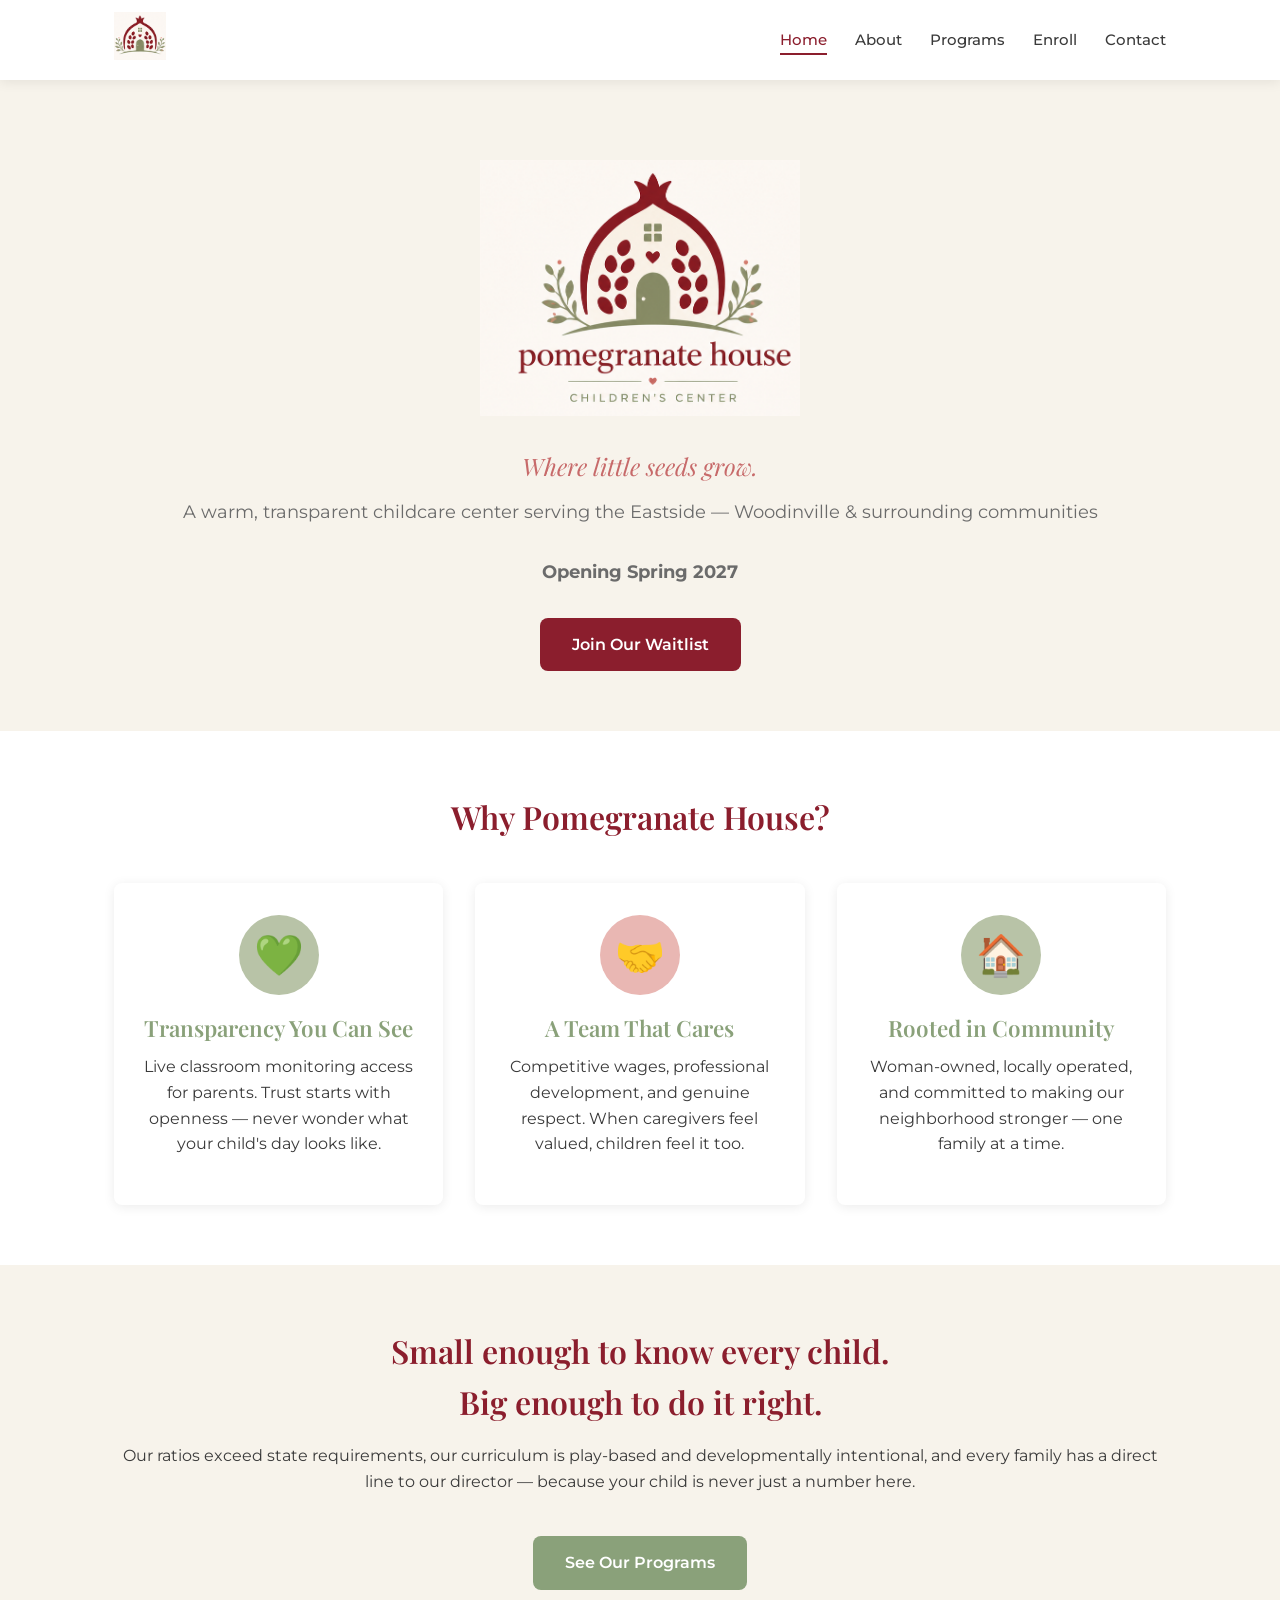
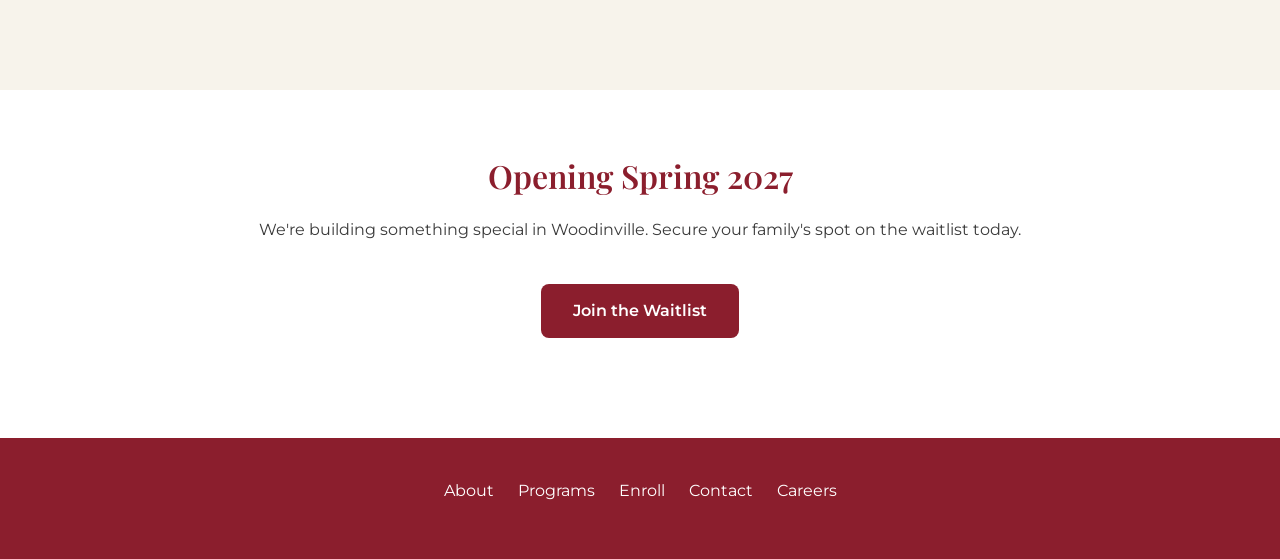
==== index.html @ 249c0ff7 "Initial website deploy - Pomegranate House Children's Center" ====
<!DOCTYPE html>
<html lang="en">
<head>
  <meta charset="UTF-8">
  <meta name="viewport" content="width=device-width, initial-scale=1.0">
  <title>Pomegranate House Children's Center</title>
  <meta name="description" content="A warm, transparent childcare center opening Spring 2027 in Woodinville, WA. Where little seeds grow.">
  <link rel="icon" href="images/logo-icon.png" type="image/png">
  <link rel="preconnect" href="https://fonts.googleapis.com">
  <link rel="preconnect" href="https://fonts.gstatic.com" crossorigin>
  <link href="https://fonts.googleapis.com/css2?family=Montserrat:wght@400;500;600&family=Playfair+Display:ital,wght@0,600;1,600&display=swap" rel="stylesheet">
  <link rel="stylesheet" href="css/style.css">
</head>
<body>

  <!-- Navigation -->
  <nav class="nav">
    <div class="container">
      <a href="index.html" class="nav-logo">
        <img src="images/logo-icon.png" alt="Pomegranate House">
      </a>
      <button class="nav-toggle" aria-label="Toggle navigation">☰</button>
      <ul class="nav-links">
        <li><a href="index.html" class="active">Home</a></li>
        <li><a href="about.html">About</a></li>
        <li><a href="programs.html">Programs</a></li>
        <li><a href="enroll.html">Enroll</a></li>
        <li><a href="contact.html">Contact</a></li>
      </ul>
    </div>
  </nav>

  <!-- Hero -->
  <section class="hero">
    <img src="images/logo-full.png" alt="Pomegranate House Children's Center" class="hero-logo">
    <p class="hero-tagline">Where little seeds grow.</p>
    <p class="hero-subtitle">A warm, transparent childcare center serving the Eastside — Woodinville &amp; surrounding communities</p>
    <p class="hero-subtitle"><strong>Opening Spring 2027</strong></p>
    <a href="enroll.html" class="btn btn-primary">Join Our Waitlist</a>
  </section>

  <!-- Pillars -->
  <section class="section section-alt">
    <div class="container">
      <div class="section-header">
        <h2>Why Pomegranate House?</h2>
      </div>
      <div class="pillars">
        <div class="pillar-card">
          <div class="pillar-icon bg-sage">💚</div>
          <h3>Transparency You Can See</h3>
          <p>Live classroom monitoring access for parents. Trust starts with openness — never wonder what your child's day looks like.</p>
        </div>
        <div class="pillar-card">
          <div class="pillar-icon bg-pomegranate">🤝</div>
          <h3>A Team That Cares</h3>
          <p>Competitive wages, professional development, and genuine respect. When caregivers feel valued, children feel it too.</p>
        </div>
        <div class="pillar-card">
          <div class="pillar-icon bg-sage">🏠</div>
          <h3>Rooted in Community</h3>
          <p>Woman-owned, locally operated, and committed to making our neighborhood stronger — one family at a time.</p>
        </div>
      </div>
    </div>
  </section>

  <!-- Promise -->
  <section class="section">
    <div class="container">
      <div class="section-header">
        <h2>Small enough to know every child.<br>Big enough to do it right.</h2>
        <p>Our ratios exceed state requirements, our curriculum is play-based and developmentally intentional, and every family has a direct line to our director — because your child is never just a number here.</p>
        <br>
        <a href="programs.html" class="btn btn-secondary">See Our Programs</a>
      </div>
    </div>
  </section>

  <!-- CTA -->
  <section class="section section-alt">
    <div class="container">
      <div class="section-header">
        <h2>Opening Spring 2027</h2>
        <p>We're building something special in Woodinville. Secure your family's spot on the waitlist today.</p>
        <br>
        <a href="enroll.html" class="btn btn-primary">Join the Waitlist</a>
      </div>
    </div>
  </section>

  <!-- Footer -->
  <footer class="footer">
    <div class="container">
      <ul class="footer-links">
        <li><a href="about.html">About</a></li>
        <li><a href="programs.html">Programs</a></li>
        <li><a href="enroll.html">Enroll</a></li>
        <li><a href="contact.html">Contact</a></li>
        <li><a href="careers.html">Careers</a></li>
      </ul>
---- css/style.css ----
/* Pomegranate House Children's Center — Brand Stylesheet */

:root {
  --pomegranate: #8B1E2D;
  --pomegranate-light: #C76A6A;
  --blush: #E9B7B3;
  --sage: #8AA17A;
  --sage-light: #B8C3A7;
  --cream: #F7F3EB;
  --text: #3A3A3A;
  --text-light: #6B6B6B;
  --white: #FFFFFF;
  --shadow: 0 2px 12px rgba(0, 0, 0, 0.08);
  --radius: 8px;
}

* {
  margin: 0;
  padding: 0;
  box-sizing: border-box;
}

html {
  scroll-behavior: smooth;
}

body {
  font-family: 'Montserrat', sans-serif;
  background-color: var(--cream);
  color: var(--text);
  line-height: 1.6;
}

h1, h2, h3, h4 {
  font-family: 'Playfair Display', serif;
  font-weight: 600;
  color: var(--pomegranate);
}

h1 { font-size: 2.5rem; }
h2 { font-size: 2rem; margin-bottom: 1rem; }
h3 { font-size: 1.4rem; margin-bottom: 0.5rem; }

p { margin-bottom: 1rem; }

a {
  color: var(--pomegranate);
  text-decoration: none;
  transition: color 0.2s;
}
a:hover {
  color: var(--pomegranate-light);
}

img {
  max-width: 100%;
  height: auto;
}

.container {
  max-width: 1100px;
  margin: 0 auto;
  padding: 0 24px;
}

/* --- Navigation --- */
.nav {
  background: var(--white);
  box-shadow: var(--shadow);
  position: sticky;
  top: 0;
  z-index: 100;
}

.nav .container {
  display: flex;
  align-items: center;
  justify-content: space-between;
  padding-top: 12px;
  padding-bottom: 12px;
}

.nav-logo img {
  height: 48px;
}

.nav-links {
  display: flex;
  gap: 28px;
  list-style: none;
}

.nav-links a {
  font-size: 0.95rem;
  font-weight: 500;
  color: var(--text);
  padding: 4px 0;
  border-bottom: 2px solid transparent;
  transition: border-color 0.2s, color 0.2s;
}

.nav-links a:hover,
.nav-links a.active {
  color: var(--pomegranate);
  border-bottom-color: var(--pomegranate);
}

.nav-toggle {
  display: none;
  background: none;
  border: none;
  font-size: 1.5rem;
  cursor: pointer;
  color: var(--text);
}

/* --- Hero --- */
.hero {
  text-align: center;
  padding: 80px 24px 60px;
}

.hero-logo {
  max-width: 320px;
  margin: 0 auto 24px;
}

.hero-tagline {
  font-family: 'Playfair Display', serif;
  font-size: 1.5rem;
  font-style: italic;
  color: var(--pomegranate-light);
  margin-bottom: 12px;
}

.hero-subtitle {
  font-size: 1.1rem;
  color: var(--text-light);
  margin-bottom: 32px;
}

/* --- Buttons --- */
.btn {
  display: inline-block;
  padding: 14px 32px;
  border-radius: var(--radius);
  font-family: 'Montserrat', sans-serif;
  font-weight: 600;
  font-size: 1rem;
  cursor: pointer;
  transition: transform 0.15s, box-shadow 0.2s;
  text-decoration: none;
}

.btn:hover {
  transform: translateY(-1px);
  box-shadow: 0 4px 16px rgba(0, 0, 0, 0.12);
}

.btn-primary {
  background: var(--pomegranate);
  color: var(--white);
}

.btn-primary:hover {
  background: #7A1A27;
  color: var(--white);
}

.btn-secondary {
  background: var(--sage);
  color: var(--white);
}

.btn-secondary:hover {
  background: #7A9069;
  color: var(--white);
}

/* --- Sections --- */
.section {
  padding: 60px 24px;
}

.section-alt {
  background: var(--white);
}

.section-header {
  text-align: center;
  margin-bottom: 40px;
}

/* --- Pillars (Home page) --- */
.pillars {
  display: grid;
  grid-template-columns: repeat(auto-fit, minmax(280px, 1fr));
  gap: 32px;
  margin-top: 24px;
}

.pillar-card {
  background: var(--white);
  border-radius: var(--radius);
  padding: 32px 24px;
  text-align: center;
  box-shadow: var(--shadow);
  transition: transform 0.2s;
}

.pillar-card:hover {
  transform: translateY(-4px);
}

.pillar-icon {
  font-size: 2.5rem;
  margin-bottom: 16px;
  width: 80px;
  height: 80px;
  display: flex;
  align-items: center;
  justify-content: center;
  border-radius: 50%;
  margin-left: auto;
  margin-right: auto;
}

.pillar-icon.bg-sage {
  background-color: var(--sage-light);
}

.pillar-icon.bg-pomegranate {
  background-color: var(--blush);
}

.pillar-card h3 {
  color: var(--sage);
}

/* --- Footer --- */
.footer {
  background: var(--pomegranate);
  color: var(--blush);
  padding: 40px 24px;
  text-align: center;
}

.footer a {
  color: var(--white);
}

.footer-links {
  display: flex;
  justify-content: center;
  gap: 24px;
  list-style: none;
  margin-bottom: 16px;
}

.footer-copy {
  font-size: 0.85rem;
  opacity: 0.8;
}

/* --- Programs page --- */
.program-grid {
  display: grid;
  grid-template-columns: repeat(auto-fit, minmax(300px, 1fr));
  gap: 32px;
}

.program-card {
  background: var(--white);
  border-radius: var(--radius);
  padding: 32px;
  box-shadow: var(--shadow);
  border-top: 4px solid var(--sage);
}

.program-card h3 {
  color: var(--pomegranate);
}

.program-ages {
  font-size: 0.9rem;
  color: var(--sage);
  font-weight: 600;
  margin-bottom: 12px;
}

/* --- Contact / Enroll --- */
.form-embed {
  max-width: 640px;
  margin: 0 auto;
  background: var(--white);
  border-radius: var(--radius);
  padding: 32px;
  box-shadow: var(--shadow);
}

.info-grid {
  display: grid;
  grid-template-columns: repeat(auto-fit, minmax(250px, 1fr));
  gap: 24px;
}

.info-item {
  display: flex;
  align-items: flex-start;
  gap: 12px;
}

.info-icon {
  font-size: 1.5rem;
  color: var(--sage);
}

/* --- About page --- */
.about-content {
  max-width: 720px;
  margin: 0 auto;
}

.about-content h3 {
  margin-top: 2rem;
}

.quote-block {
  border-left: 4px solid var(--blush);
  padding: 16px 24px;
  margin: 24px 0;
  font-style: italic;
  color: var(--text-light);
  background: var(--white);
  border-radius: 0 var(--radius) var(--radius) 0;
}

/* --- Responsive --- */
@media (max-width: 768px) {
  h1 { font-size: 1.8rem; }
  h2 { font-size: 1.5rem; }

  .nav-links {
    display: none;
    flex-direction: column;
    position: absolute;
    top: 60px;
    left: 0;
    right: 0;
    background: var(--white);
    padding: 24px;
    box-shadow: var(--shadow);
    gap: 16px;
  }

  .nav-links.open {
    display: flex;
  }

  .nav-toggle {
    display: block;
  }

  .hero {
    padding: 48px 24px 40px;
  }

  .hero-logo {
    max-width: 240px;
  }

  .hero-tagline {
    font-size: 1.2rem;
  }
}
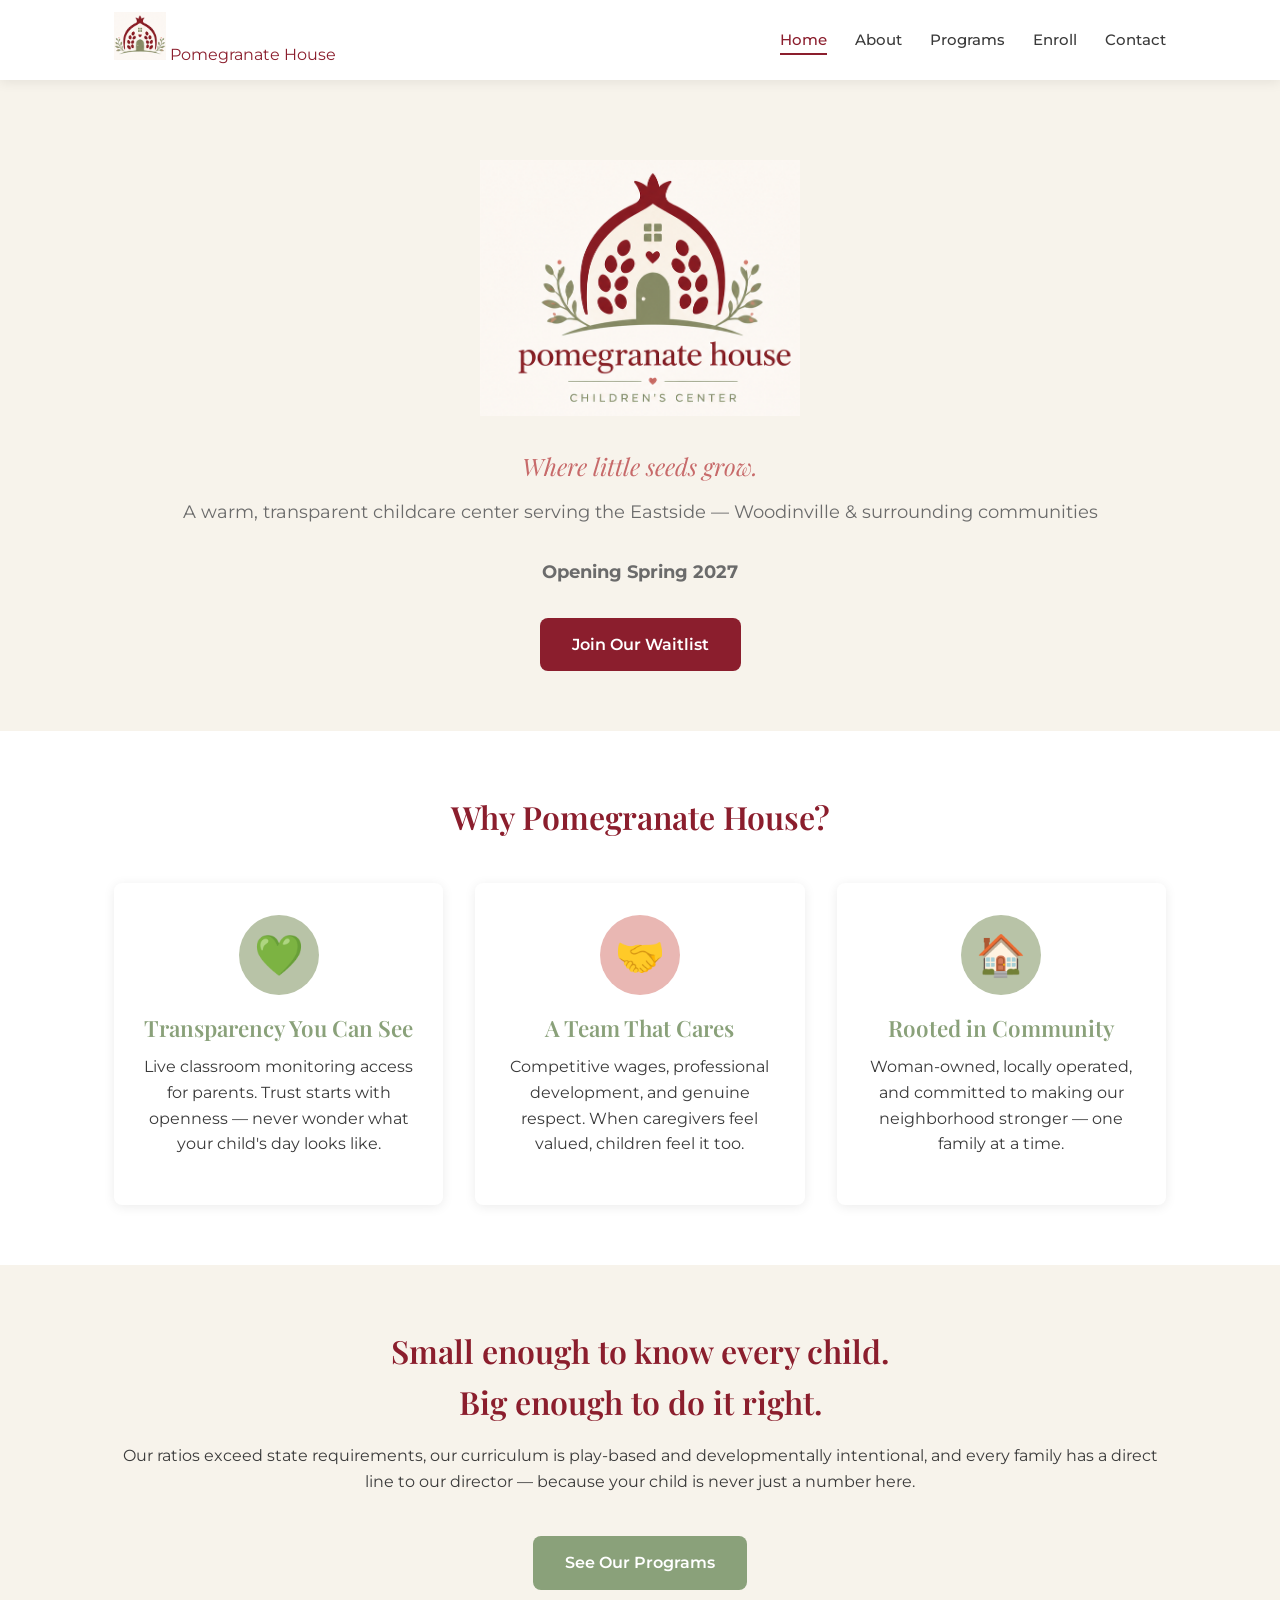
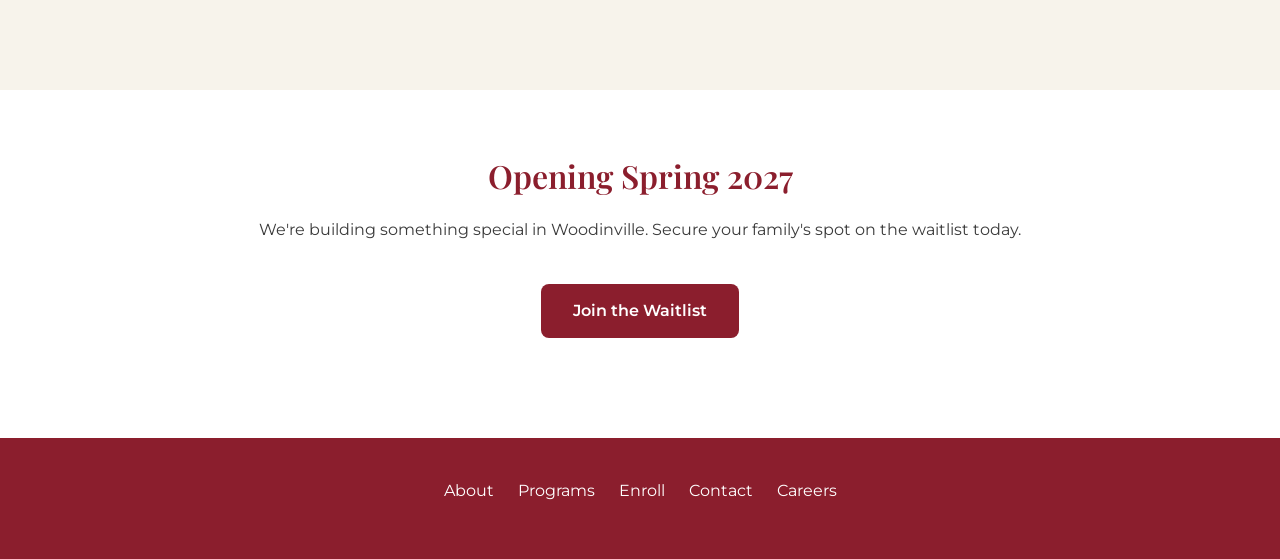
==== commit b7d8b27c: "fix: mobile nav on homepage, update careers apply text, deploy to Cloudflare Pages" ====
--- a/index.html
+++ b/index.html
@@ -18,6 +18,7 @@
     <div class="container">
       <a href="index.html" class="nav-logo">
         <img src="images/logo-icon.png" alt="Pomegranate House">
+        <span>Pomegranate House</span>
       </a>
       <button class="nav-toggle" aria-label="Toggle navigation">☰</button>
       <ul class="nav-links">
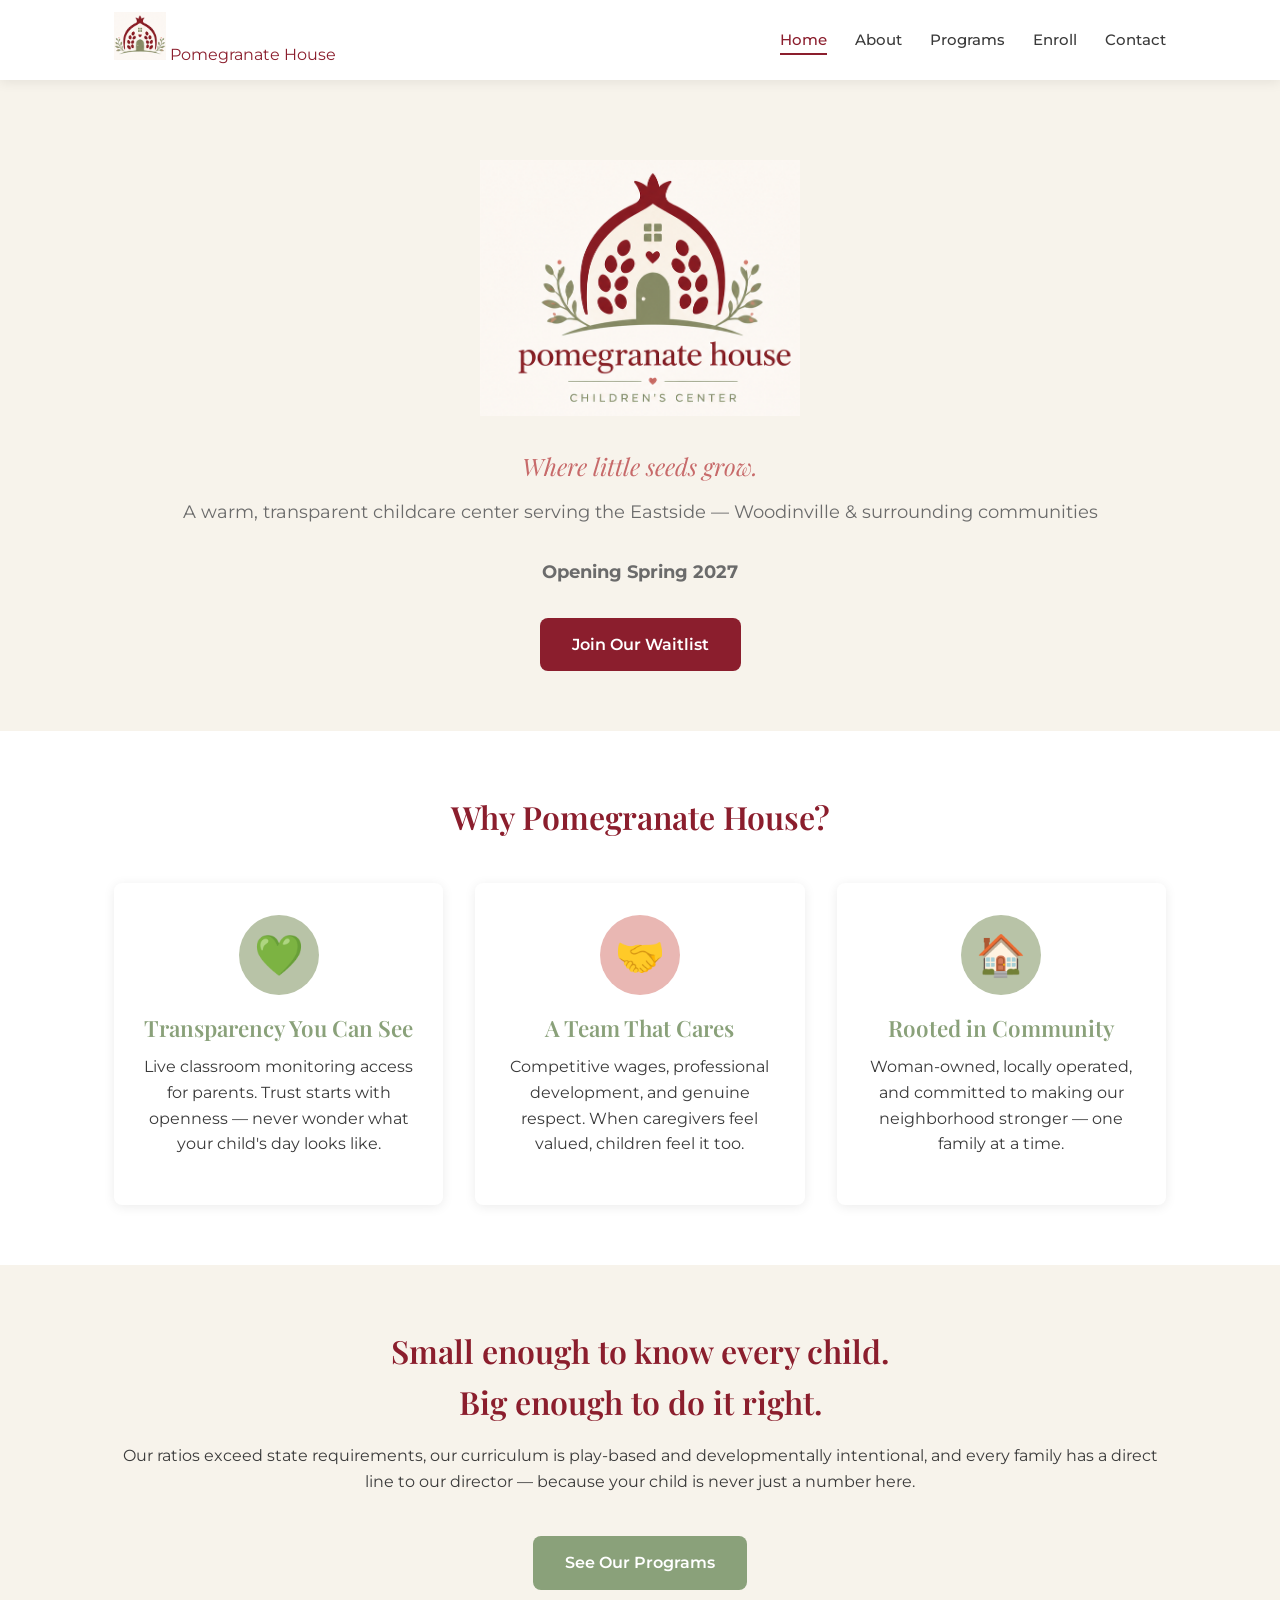
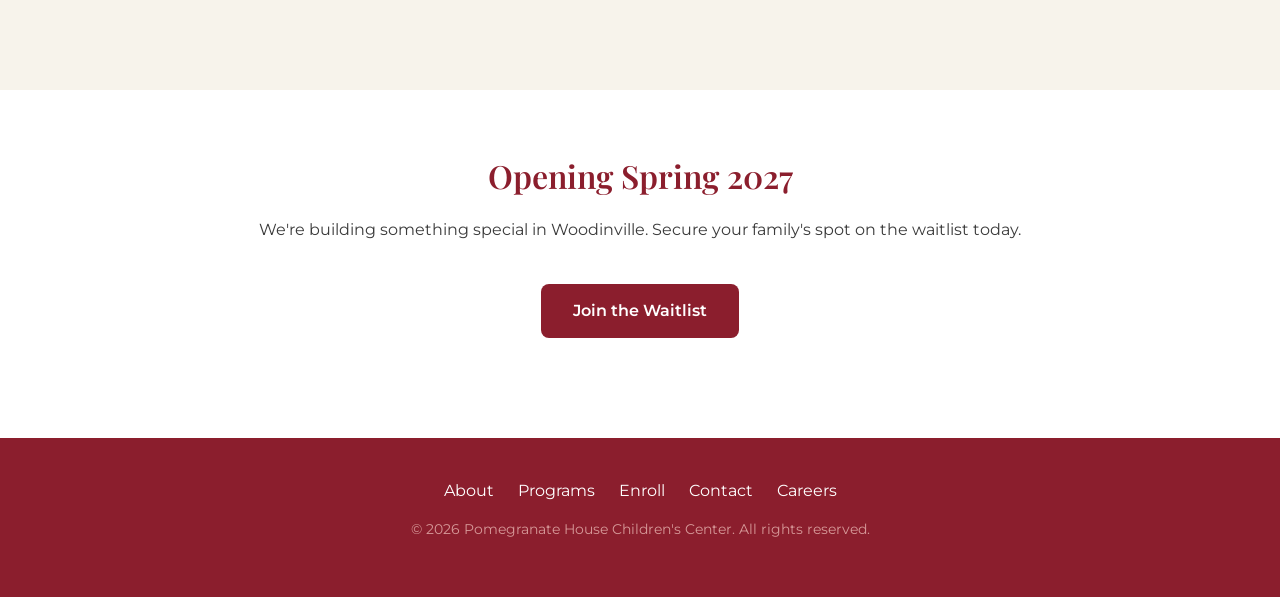
==== commit 0e98cfb8: "fix: restore truncated index.html (missing script tag, footer, closing tags)" ====
--- a/index.html
+++ b/index.html
@@ -100,3 +100,10 @@
         <li><a href="contact.html">Contact</a></li>
         <li><a href="careers.html">Careers</a></li>
       </ul>
+      <p class="footer-copy">&copy; 2026 Pomegranate House Children's Center. All rights reserved.</p>
+    </div>
+  </footer>
+
+  <script src="js/main.js"></script>
+</body>
+</html>
